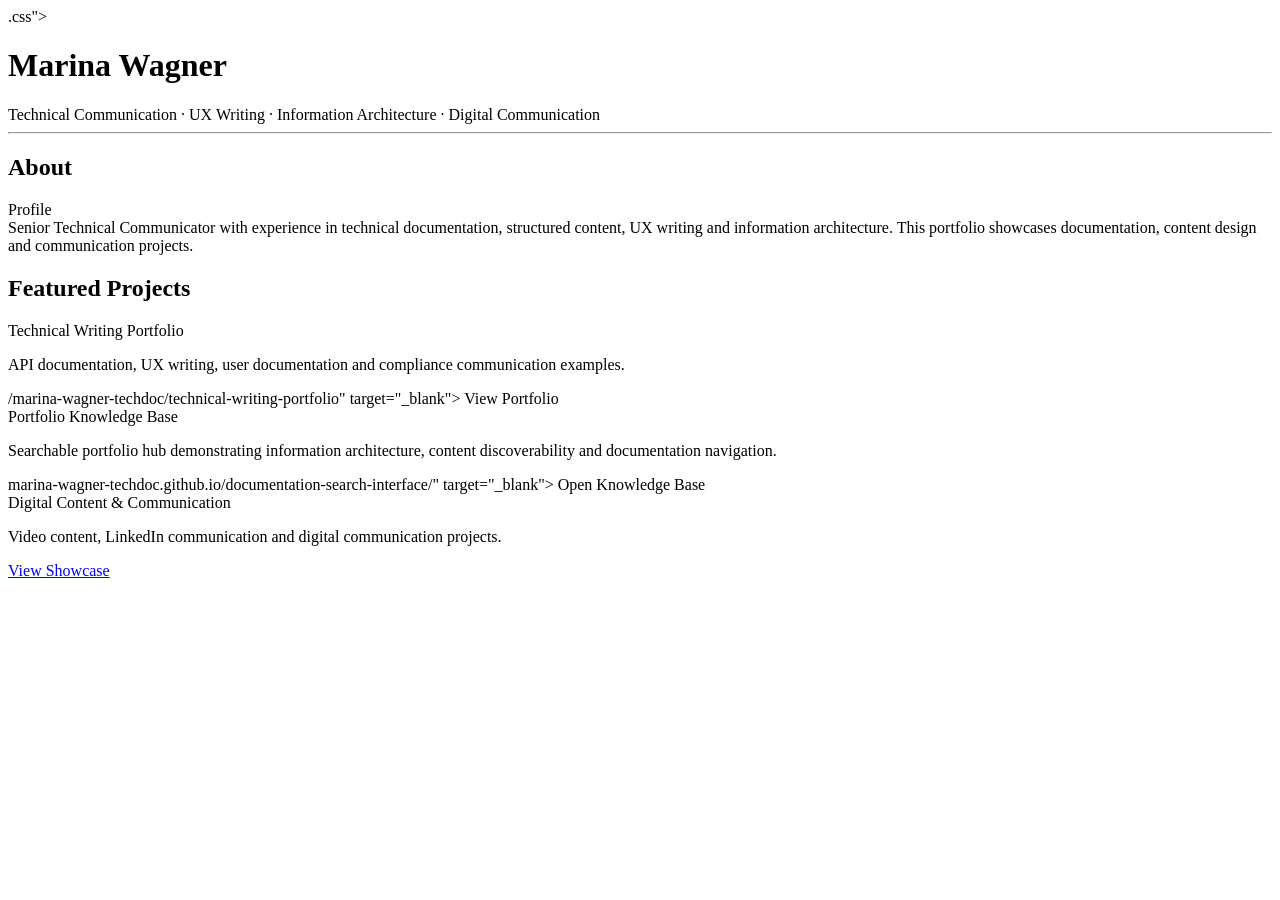
==== index.html @ bb3a78aa "Revise portfolio content and structure Updated the title, headings, and content descriptions to refl" ====
<!DOCTYPE html>
<html lang="en">

<head>
    <meta charset="UTF-8">
    <meta name="viewport" content="width=device-width, initial-scale=1.0">
    <title>Marina Wagner | Portfolio Hub</title>
    .css">
</head>

<body>

<header>

    <h1>Marina Wagner</h1>

    <div class="tagline">
        Technical Communication · UX Writing · Information Architecture · Digital Communication
    </div>

</header>

<hr>

<section>

    <h2>About</h2>

    <div class="split-card">

        <div class="split-left">
            Profile
        </div>

        <div class="split-right">
            Senior Technical Communicator with experience in technical documentation,
            structured content, UX writing and information architecture.
            This portfolio showcases documentation, content design and communication projects.
        </div>

    </div>

</section>

<section>

    <h2>Featured Projects</h2>

    <div class="split-card">

        <div class="split-left">
            Technical Writing Portfolio
        </div>

        <div class="split-right">

            <p>
                API documentation, UX writing, user documentation
                and compliance communication examples.
            </p>

            /marina-wagner-techdoc/technical-writing-portfolio"
               target="_blank">
                View Portfolio
            </a>

        </div>

    </div>

    <div class="split-card">

        <div class="split-left">
            Portfolio Knowledge Base
        </div>

        <div class="split-right">

            <p>
                Searchable portfolio hub demonstrating information architecture,
                content discoverability and documentation navigation.
            </p>

            marina-wagner-techdoc.github.io/documentation-search-interface/"
               target="_blank">
                Open Knowledge Base
            </a>

        </div>

    </div>

    <div class="split-card">

        <div class="split-left">
            Digital Content & Communication
        </div>

        <div class="split-right">

            <p>
                Video content, LinkedIn communication and digital communication projects.
            </p>

            <a href="https://github.com/marina-wagner-techdoc/marina-wagner-techdoc.github.io"
               target="_blank">
                View Showcase
            </a>

        </div>

    </div>

</section>
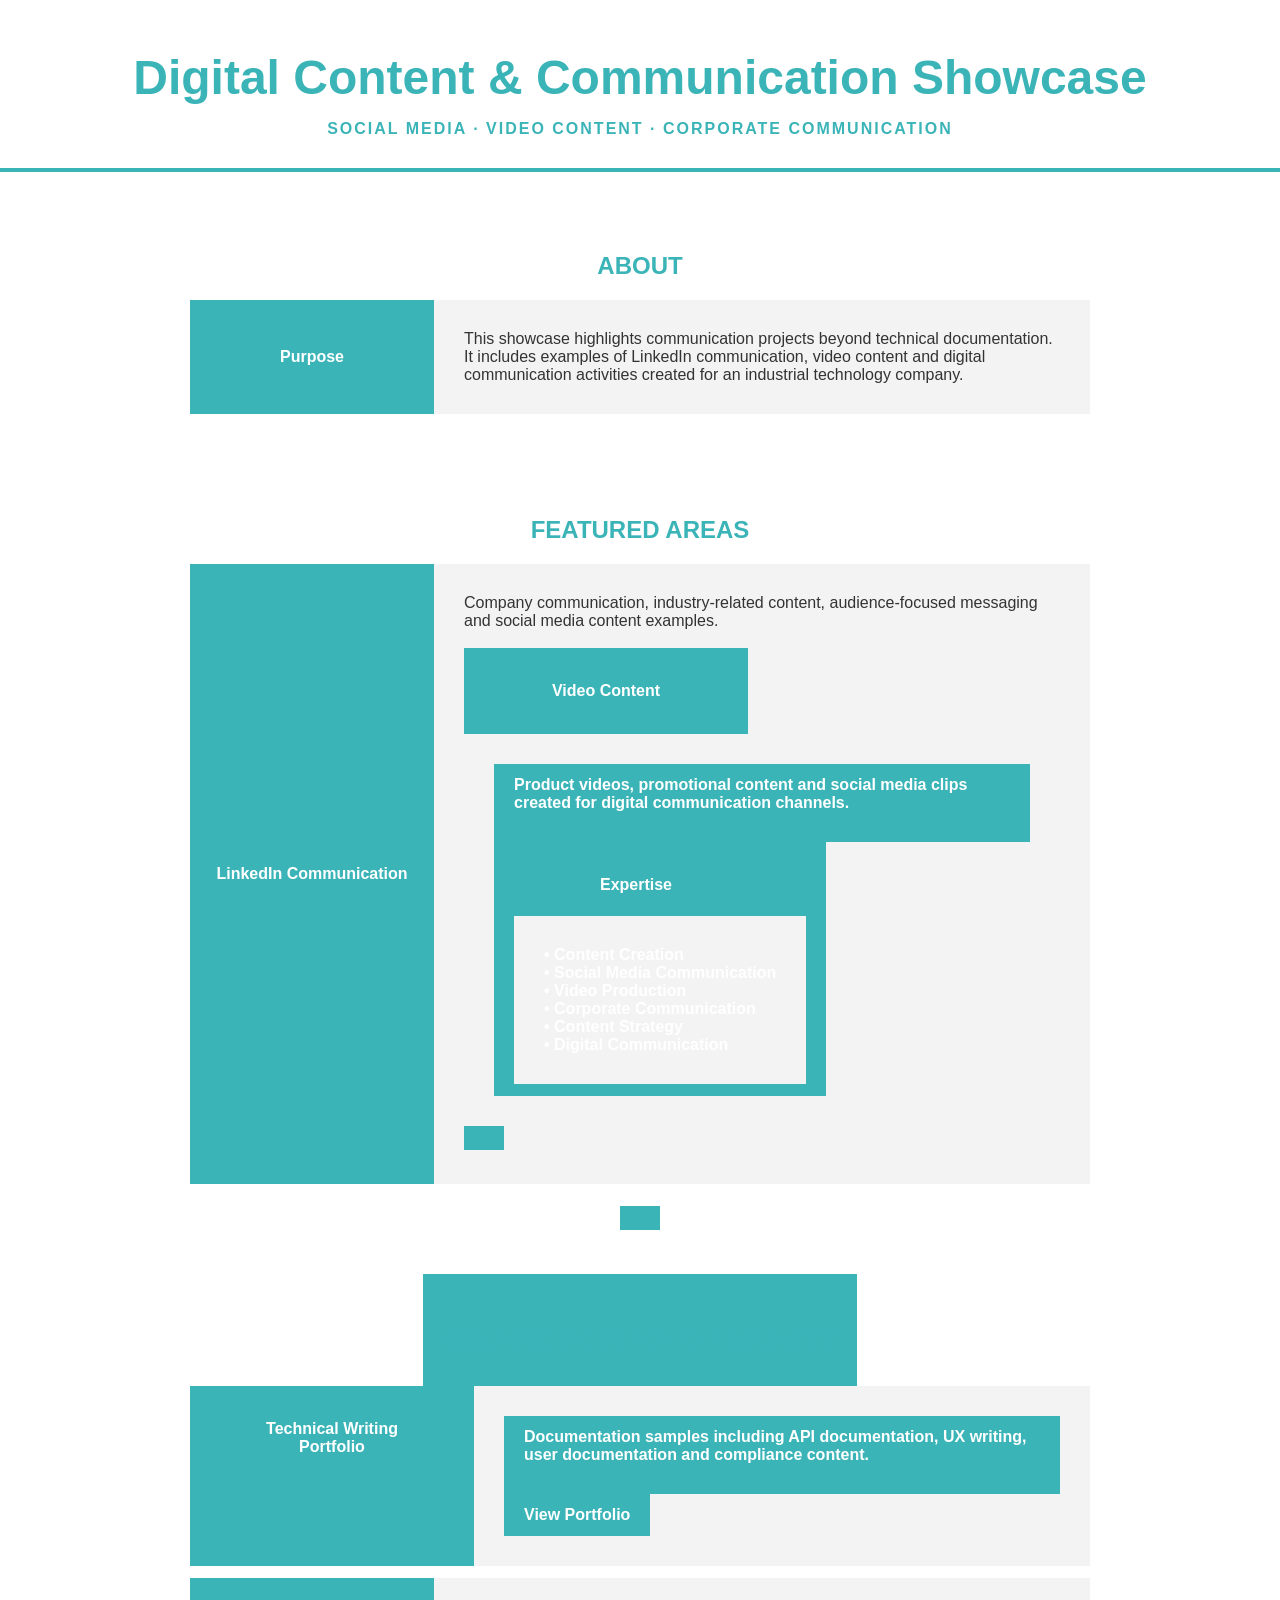
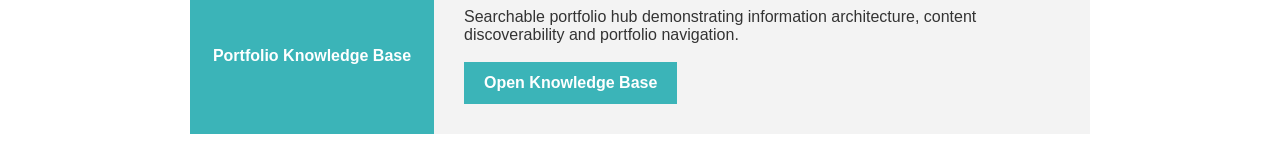
==== commit 49df0f28: "Revise portfolio to emphasize digital communication Updated the title and headings to reflect a focu" ====
--- a/index.html
+++ b/index.html
@@ -5,18 +5,18 @@
 <head>
     <meta charset="UTF-8">
     <meta name="viewport" content="width=device-width, initial-scale=1.0">
-    <title>Marina Wagner | Portfolio Hub</title>
-    .css">
+    <title>Digital Content & Communication Showcase</title>
+    <link rel="stylesheet" href="styles.css">
 </head>
 
 <body>
 
 <header>
 
-    <h1>Marina Wagner</h1>
+    <h1>Digital Content & Communication Showcase</h1>
 
     <div class="tagline">
-        Technical Communication · UX Writing · Information Architecture · Digital Communication
+        Social Media · Video Content · Corporate Communication
     </div>
 
 </header>
@@ -30,13 +30,15 @@
     <div class="split-card">
 
         <div class="split-left">
-            Profile
+            Purpose
         </div>
 
         <div class="split-right">
-            Senior Technical Communicator with experience in technical documentation,
-            structured content, UX writing and information architecture.
-            This portfolio showcases documentation, content design and communication projects.
+
+            This showcase highlights communication projects beyond technical documentation.
+
+            It includes examples of LinkedIn communication, video content and digital communication activities created for an industrial technology company.
+
         </div>
 
     </div>
@@ -45,7 +47,82 @@
 
 <section>
 
-    <h2>Featured Projects</h2>
+    <h2>Featured Areas</h2>
+
+    <div class="split-card">
+
+        <div class="split-left">
+            LinkedIn Communication
+        </div>
+
+        <div class="split-right">
+
+            Company communication, industry-related content,
+            audience-focused messaging and social media content examples.
+
+            <br><br>
+
+<a href="https://github.com/marina-wagner-techdoc/gner-techdoc.github.io/tree/main/linkedin-showcase
+    View Showcase
+</a>
+
+
+        </div>
+
+    </div>
+
+    <div class="split-card">
+
+        <div class="split-left">
+            Video Content
+        </div>
+
+        <div class="split-right">
+
+            Product videos, promotional content and social media clips
+            created for digital communication channels.
+
+            <br><br>
+
+<a href="https://github.com/marina-wagner-techdoc/marina-wagner-techdoc.githubmain/video-showcase
+    View Showcase
+</a>
+
+
+        </div>
+
+    </div>
+
+</section>
+
+<section>
+
+    <h2>Skills Demonstrated</h2>
+
+    <div class="split-card">
+
+        <div class="split-left">
+            Expertise
+        </div>
+
+        <div class="split-right">
+
+            • Content Creation<br>
+            • Social Media Communication<br>
+            • Video Production<br>
+            • Corporate Communication<br>
+            • Content Strategy<br>
+            • Digital Communication
+
+        </div>
+
+    </div>
+
+</section>
+
+<section>
+
+    <h2>Related Portfolio Projects</h2>
 
     <div class="split-card">
 
@@ -55,15 +132,17 @@
 
         <div class="split-right">
 
-            <p>
-                API documentation, UX writing, user documentation
-                and compliance communication examples.
-            </p>
+            Documentation samples including API documentation,
+            UX writing, user documentation and compliance content.
 
-            /marina-wagner-techdoc/technical-writing-portfolio"
-               target="_blank">
-                View Portfolio
-            </a>
+            <br><br>
+
+
+<a href="https://github.com/marina-wagner-techdoc/technical-writing-portfolio"
+   target="_blank">
+    View Portfolio
+</a>
+
 
         </div>
 
@@ -77,39 +156,23 @@
 
         <div class="split-right">
 
-            <p>
-                Searchable portfolio hub demonstrating information architecture,
-                content discoverability and documentation navigation.
-            </p>
+            Searchable portfolio hub demonstrating information architecture,
+            content discoverability and portfolio navigation.
 
-            marina-wagner-techdoc.github.io/documentation-search-interface/"
-               target="_blank">
-                Open Knowledge Base
-            </a>
+            <br><br>
 
-        </div>
+<a href="https://marina-wagner-techdoc.github.io/documentation-search-interface/"
+   target="_blank">
+    Open Knowledge Base
+</a>
 
-    </div>
-
-    <div class="split-card">
-
-        <div class="split-left">
-            Digital Content & Communication
-        </div>
-
-        <div class="split-right">
-
-            <p>
-                Video content, LinkedIn communication and digital communication projects.
-            </p>
-
-            <a href="https://github.com/marina-wagner-techdoc/marina-wagner-techdoc.github.io"
-               target="_blank">
-                View Showcase
-            </a>
 
         </div>
 
     </div>
 
 </section>
+
+</body>
+
+</html>
--- a/styles.css
+++ b/styles.css
@@ -0,0 +1,132 @@
+:root {
+    --accent: #3BB4B8;
+    --light-grey: #F3F3F3;
+    --text: #333333;
+}
+
+body {
+    font-family: Arial, sans-serif;
+    margin: 0;
+    text-align: center;
+    color: var(--text);
+    background-color: white;
+}
+
+header {
+    padding: 50px 20px 30px;
+}
+
+h1 {
+    color: var(--accent);
+    font-size: 3rem;
+    margin: 0;
+}
+
+.tagline {
+    color: var(--accent);
+    font-size: 1rem;
+    font-weight: bold;
+    text-transform: uppercase;
+    letter-spacing: 2px;
+    margin-top: 15px;
+}
+
+hr {
+    border: none;
+    height: 4px;
+    background-color: var(--accent);
+    width: 100%;
+    margin: 0;
+}
+
+
+h2 {
+    color: var(--accent);
+    margin-top: 40px;
+    margin-bottom: 20px;
+    text-transform: uppercase;
+}
+
+h3 {
+    color: var(--accent);
+    margin-top: 0;
+}
+
+p {
+    max-width: 800px;
+    margin: 20px auto;
+    line-height: 1.6;
+}
+
+
+hr {
+    border: none;
+    height: 4px;
+    background-color: var(--accent);
+    width: 100%;
+    margin: 0;
+}
+
+section {
+    margin-top: 30px;
+    padding: 10px 0;
+}
+
+a {
+    display: inline-block;
+    border: 2px solid var(--accent);
+    color: white;
+    background-color: var(--accent);
+    padding: 10px 18px;
+    text-decoration: none;
+    font-weight: bold;
+}
+
+
+a:hover {
+    opacity: 0.9;
+}
+
+.split-card {
+    display: flex;
+    max-width: 900px;
+    margin: 0 auto 12px auto;
+}
+
+.split-left {
+    background-color: var(--accent);
+    color: white;
+    width: 200px;
+    padding: 22px;
+    font-weight: bold;
+
+    display: flex;
+    align-items: center;
+    justify-content: center;
+    text-align: center;
+}
+
+.split-right {
+    background-color: var(--light-grey);
+    padding: 30px;
+    text-align: left;
+    flex: 1;
+    box-sizing: border-box;
+}
+
+@media (max-width: 768px) {
+
+    h1 {
+        font-size: 3rem;
+    }
+
+    .split-card {
+        flex-direction: column;
+    }
+
+    .split-left {
+        width: auto;
+    }
+
+}
+
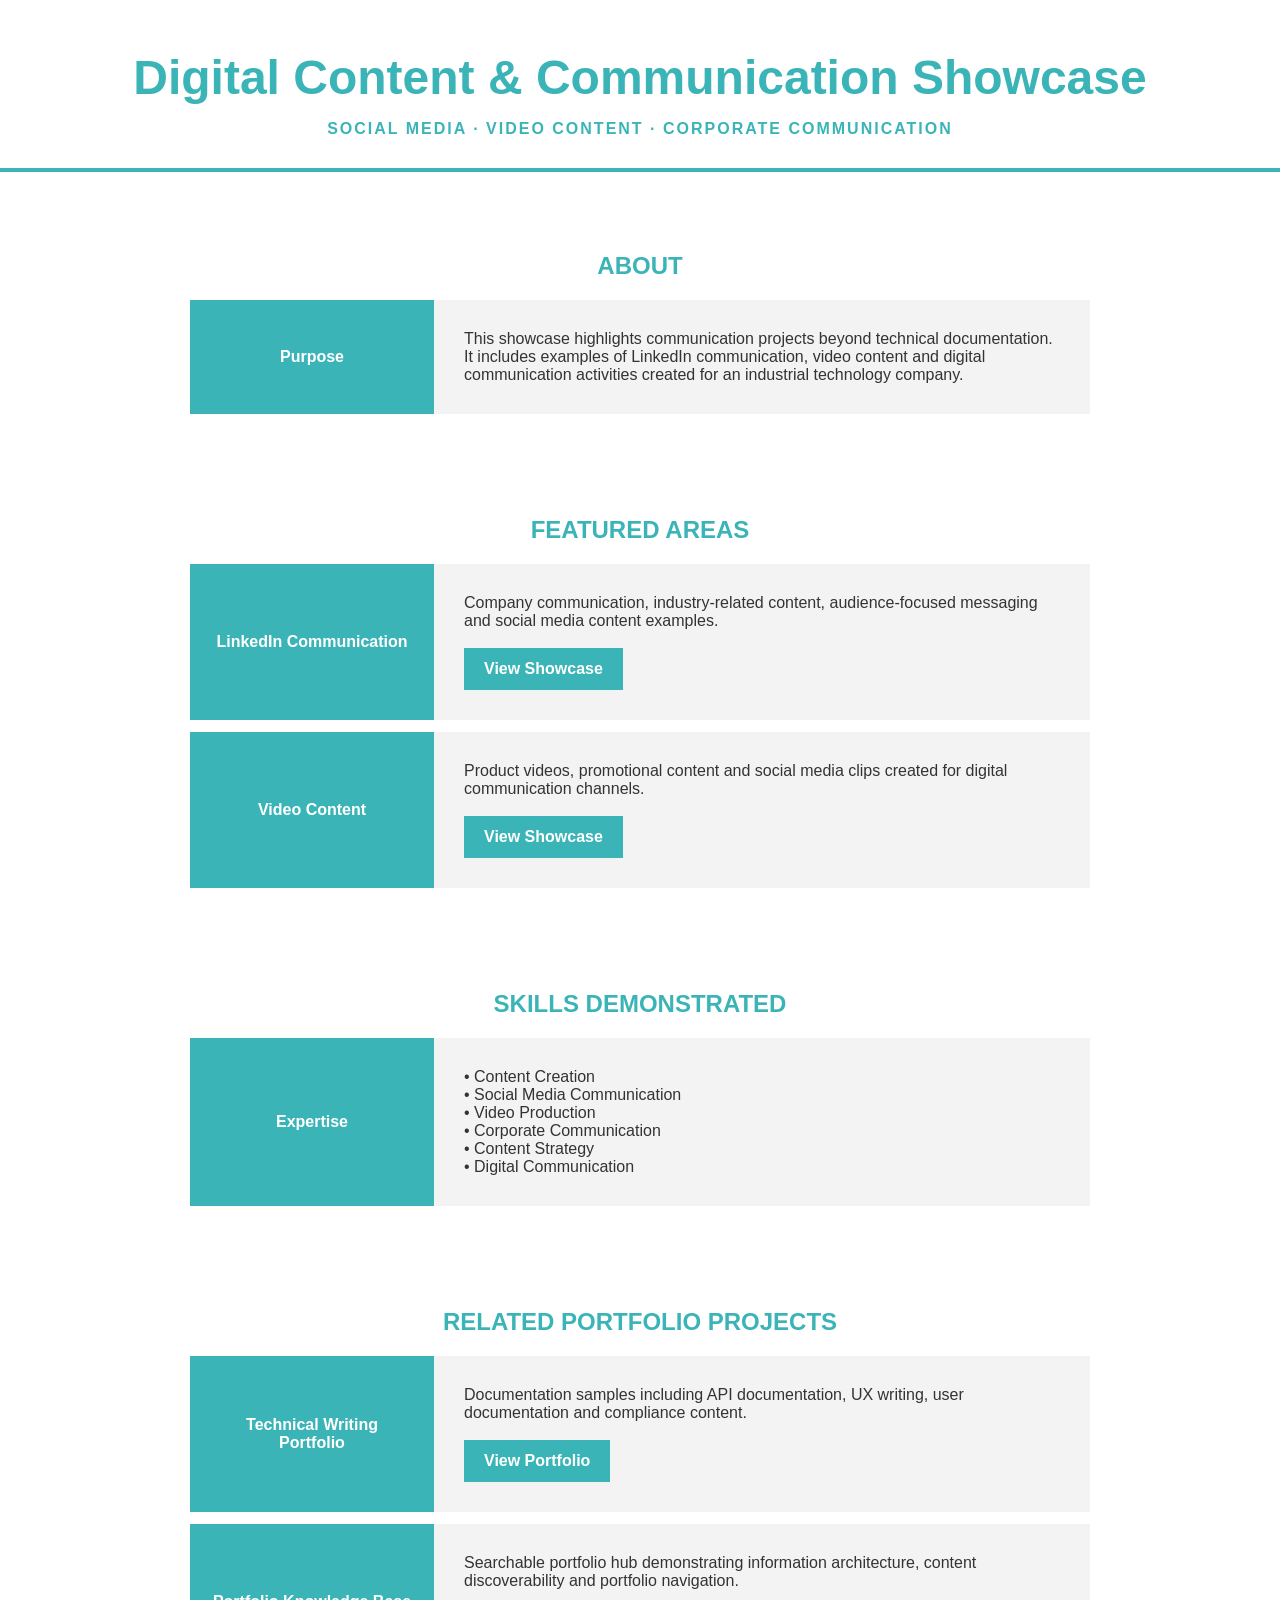
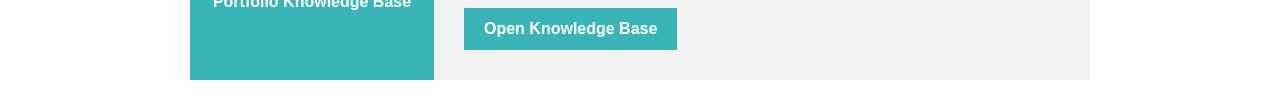
==== commit 9cadb173: "Fix links to showcase repositories in index.html" ====
--- a/index.html
+++ b/index.html
@@ -62,7 +62,8 @@
 
             <br><br>
 
-<a href="https://github.com/marina-wagner-techdoc/gner-techdoc.github.io/tree/main/linkedin-showcase
+<a href="https://github.com/marina-wagner-techdoc/gner-techdoc.github.io/linkedin-showcase"
+   target="_blank">
     View Showcase
 </a>
 
@@ -84,7 +85,8 @@
 
             <br><br>
 
-<a href="https://github.com/marina-wagner-techdoc/marina-wagner-techdoc.githubmain/video-showcase
+<a href="https://github.com/marina-wagner-techdoc/marina-wagner-techdoc.github.io/video-showcase"
+   target="_blank">
     View Showcase
 </a>
 
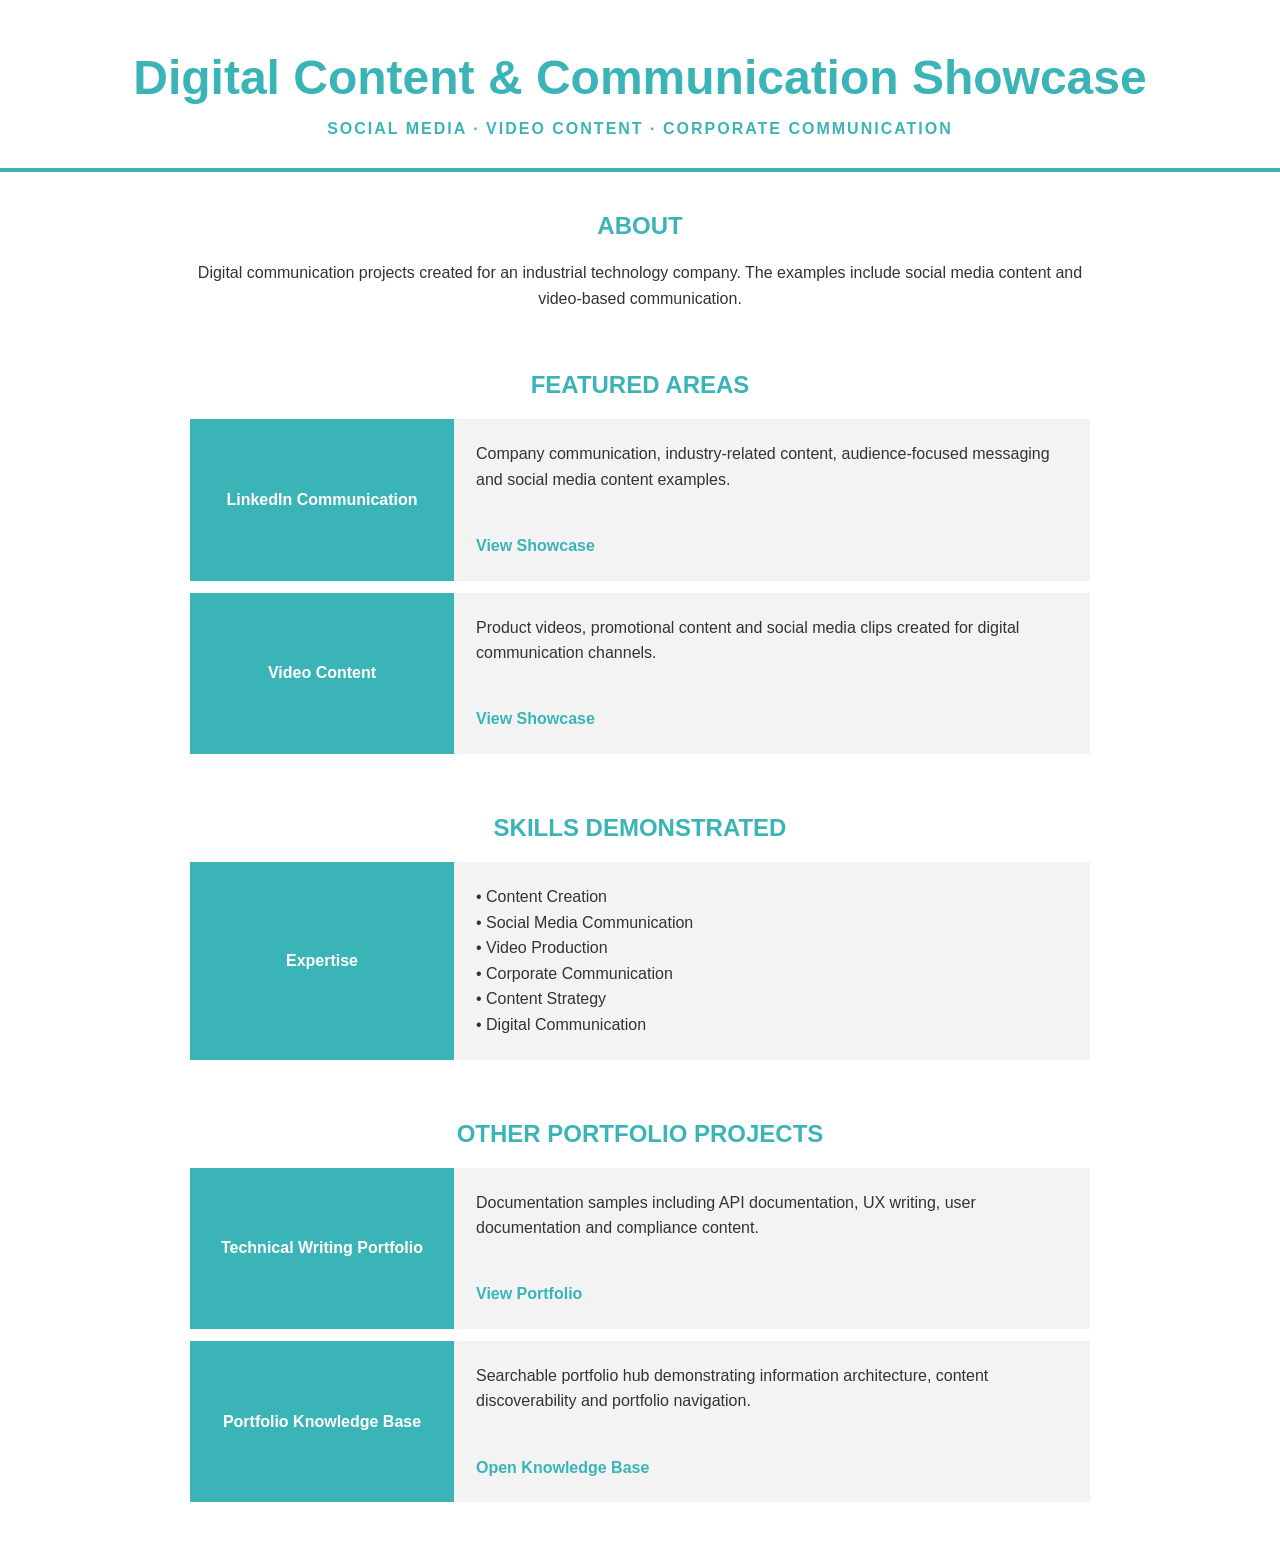
==== commit aeaa1c17: "Update intro paragraph in index.html Removed mention of LinkedIn from the intro paragraph." ====
--- a/index.html
+++ b/index.html
@@ -23,27 +23,21 @@
 
 <hr>
 
+
 <section>
 
     <h2>About</h2>
 
-    <div class="split-card">
+    <p class="intro">
 
-        <div class="split-left">
-            Purpose
-        </div>
+        Digital communication projects created for an industrial technology company.
 
-        <div class="split-right">
+        The examples include social media content and video-based communication.
 
-            This showcase highlights communication projects beyond technical documentation.
-
-            It includes examples of LinkedIn communication, video content and digital communication activities created for an industrial technology company.
-
-        </div>
-
-    </div>
+    </p>
 
 </section>
+
 
 <section>
 
@@ -124,7 +118,7 @@
 
 <section>
 
-    <h2>Related Portfolio Projects</h2>
+    <h2>Other Portfolio Projects</h2>
 
     <div class="split-card">
 
--- a/styles.css
+++ b/styles.css
@@ -1,3 +1,4 @@
+
 :root {
     --accent: #3BB4B8;
     --light-grey: #F3F3F3;
@@ -7,9 +8,9 @@
 body {
     font-family: Arial, sans-serif;
     margin: 0;
-    text-align: center;
     color: var(--text);
     background-color: white;
+    text-align: center;
 }
 
 header {
@@ -20,6 +21,18 @@
     color: var(--accent);
     font-size: 3rem;
     margin: 0;
+}
+
+h2 {
+    color: var(--accent);
+    margin-top: 40px;
+    margin-bottom: 20px;
+    text-transform: uppercase;
+}
+
+h3 {
+    color: var(--accent);
+    margin-top: 0;
 }
 
 .tagline {
@@ -39,64 +52,26 @@
     margin: 0;
 }
 
-
-h2 {
-    color: var(--accent);
-    margin-top: 40px;
-    margin-bottom: 20px;
-    text-transform: uppercase;
+section {
+    margin-bottom: 60px;
 }
 
-h3 {
-    color: var(--accent);
-    margin-top: 0;
-}
-
-p {
-    max-width: 800px;
-    margin: 20px auto;
+.intro {
+    max-width: 900px;
+    margin: 0 auto 30px;
     line-height: 1.6;
-}
-
-
-hr {
-    border: none;
-    height: 4px;
-    background-color: var(--accent);
-    width: 100%;
-    margin: 0;
-}
-
-section {
-    margin-top: 30px;
-    padding: 10px 0;
-}
-
-a {
-    display: inline-block;
-    border: 2px solid var(--accent);
-    color: white;
-    background-color: var(--accent);
-    padding: 10px 18px;
-    text-decoration: none;
-    font-weight: bold;
-}
-
-
-a:hover {
-    opacity: 0.9;
 }
 
 .split-card {
     display: flex;
     max-width: 900px;
-    margin: 0 auto 12px auto;
+    margin: 12px auto;
 }
 
 .split-left {
     background-color: var(--accent);
     color: white;
-    width: 200px;
+    width: 220px;
     padding: 22px;
     font-weight: bold;
 
@@ -108,25 +83,97 @@
 
 .split-right {
     background-color: var(--light-grey);
-    padding: 30px;
+    flex: 1;
+    padding: 22px;
     text-align: left;
-    flex: 1;
-    box-sizing: border-box;
+    line-height: 1.6;
 }
 
-@media (max-width: 768px) {
+.split-right p {
+    margin-top: 0;
+}
 
-    h1 {
-        font-size: 3rem;
-    }
+.split-right a {
+    display: inline-block;
+    margin-top: 15px;
+    text-decoration: none;
+    color: var(--accent);
+    font-weight: bold;
+}
 
-    .split-card {
+.split-right a:hover {
+    text-decoration: underline;
+}
+
+.search-box {
+    max-width: 900px;
+    margin: 50px auto;
+}
+
+input {
+    width: 100%;
+    padding: 15px;
+    border: 2px solid var(--accent);
+    box-sizing: border-box;
+    font-size: 1rem;
+    outline: none;
+}
+
+input:focus {
+    border-color: var(--accent);
+}
+
+.result-card {
+    display: flex;
+    max-width: 900px;
+    margin: 12px auto;
+    text-decoration: none;
+    color: inherit;
+}
+
+.result-card:hover {
+    opacity: 0.95;
+}
+
+.card-title {
+    background-color: var(--accent);
+    color: white;
+    width: 220px;
+    padding: 22px;
+    font-weight: bold;
+
+    display: flex;
+    align-items: center;
+    justify-content: center;
+    text-align: center;
+}
+
+.card-content {
+    background-color: var(--light-grey);
+    flex: 1;
+    padding: 22px;
+    text-align: left;
+}
+
+#search-results {
+    max-width: 900px;
+    margin: 30px auto;
+}
+
+#results-heading {
+    display: none;
+}
+
+@media (max-width: 700px) {
+
+    .split-card,
+    .result-card {
         flex-direction: column;
     }
 
-    .split-left {
+    .split-left,
+    .card-title {
         width: auto;
     }
 
 }
-
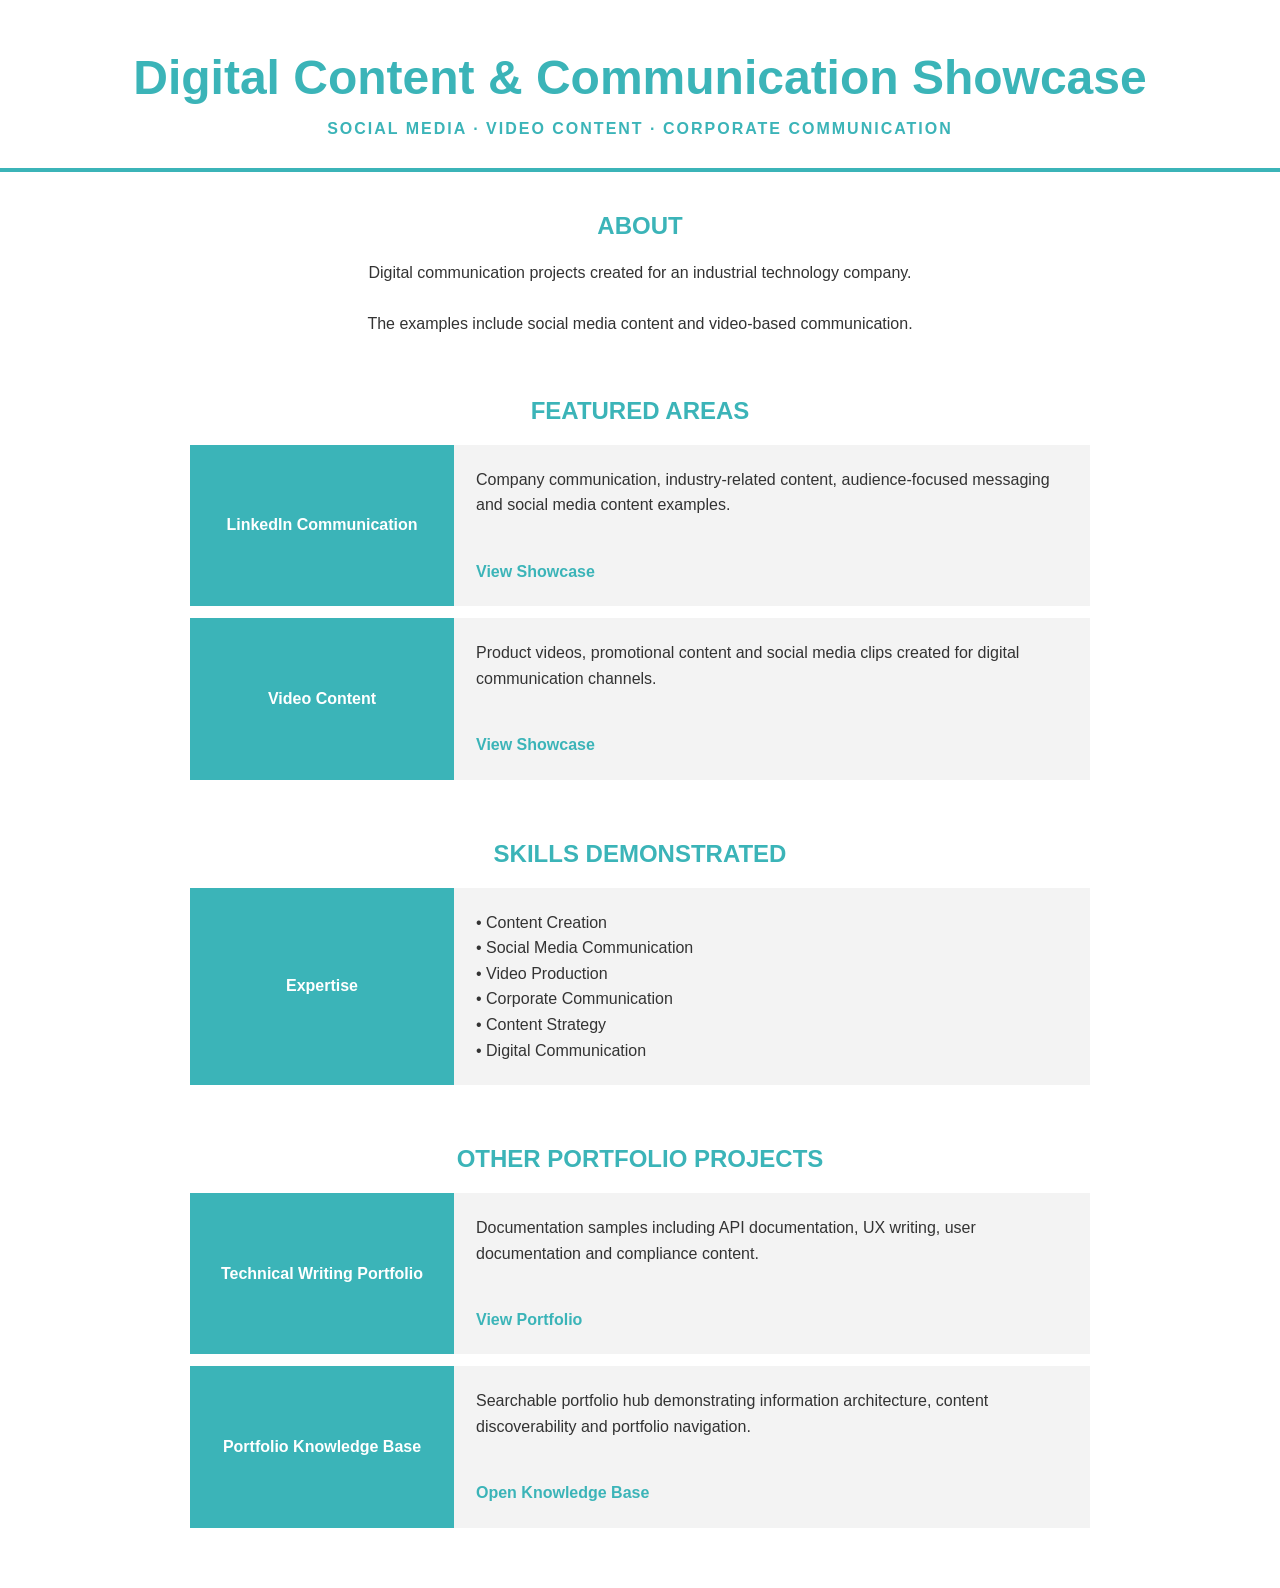
==== commit ab0ecef0: "Enhance paragraph formatting in index.html Added line breaks for improved paragraph spacing." ====
--- a/index.html
+++ b/index.html
@@ -31,7 +31,7 @@
     <p class="intro">
 
         Digital communication projects created for an industrial technology company.
-
+    <br><br>
         The examples include social media content and video-based communication.
 
     </p>
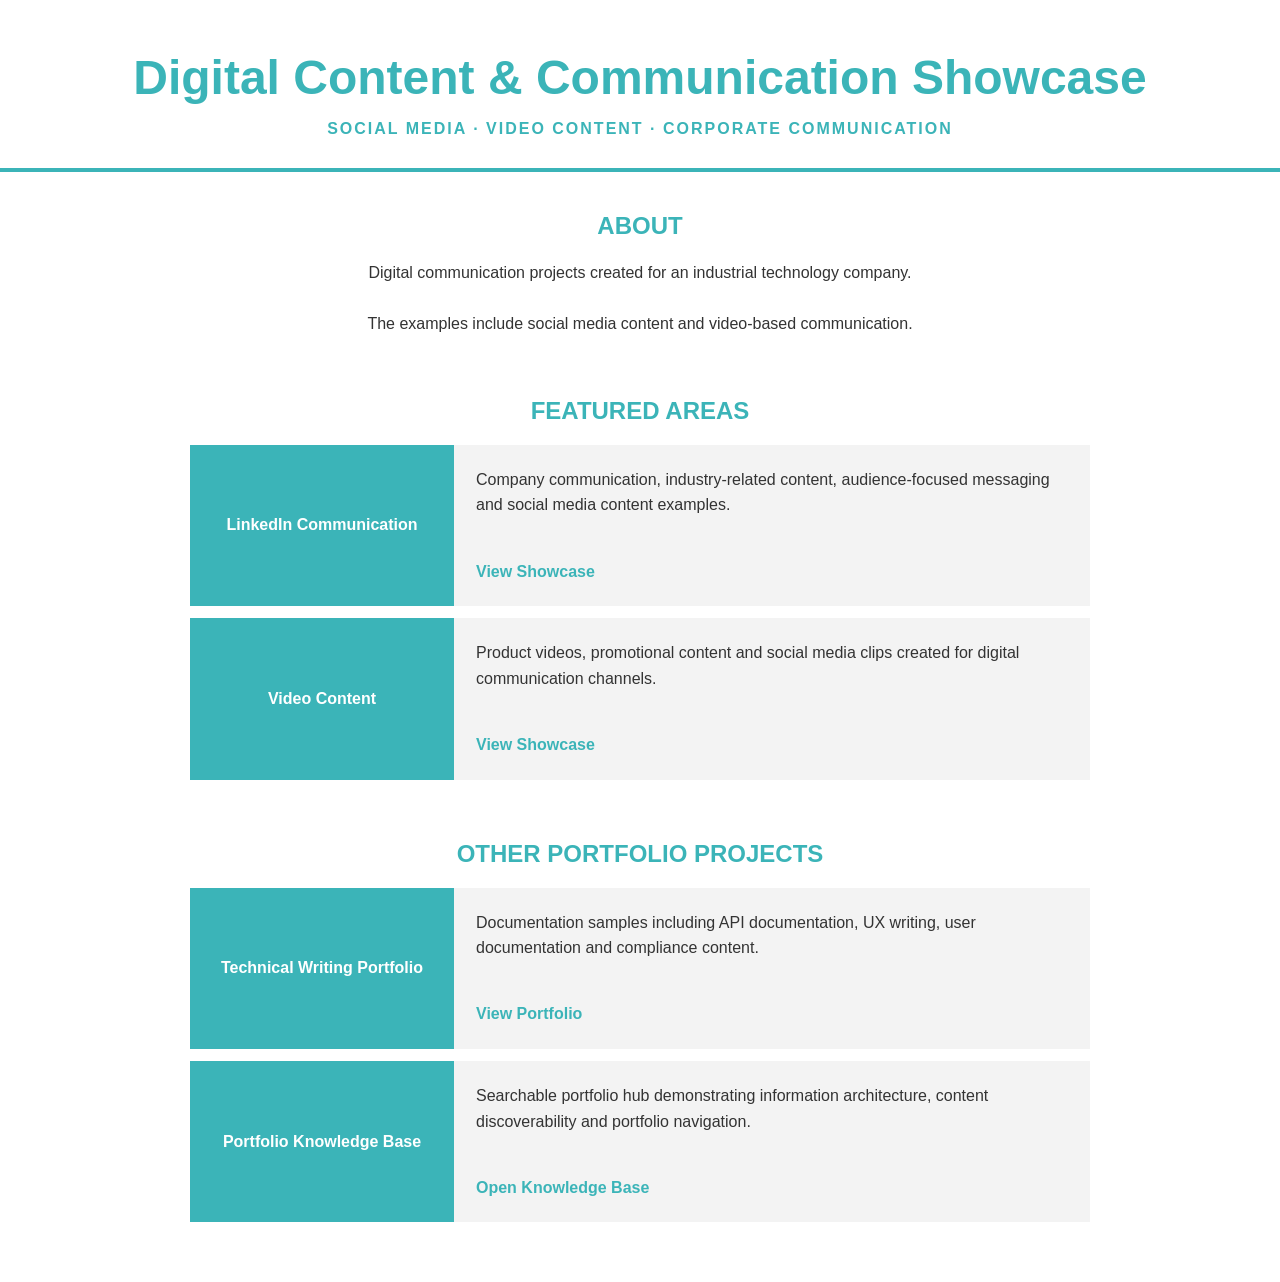
==== commit 9368dbf0: "Update index.html" ====
--- a/index.html
+++ b/index.html
@@ -56,7 +56,7 @@
 
             <br><br>
 
-<a href="https://github.com/marina-wagner-techdoc/gner-techdoc.github.io/linkedin-showcase"
+<a href="https://github.com/marina-wagner-techdoc/gner-techdoc.github.io/tree/main/linkedin-showcase"
    target="_blank">
     View Showcase
 </a>
@@ -79,36 +79,11 @@
 
             <br><br>
 
-<a href="https://github.com/marina-wagner-techdoc/marina-wagner-techdoc.github.io/video-showcase"
+<a href="https://github.com/marina-wagner-techdoc/marina-wagner-techdoc.github.io/tree/main/video-showcase"
    target="_blank">
     View Showcase
 </a>
 
-
-        </div>
-
-    </div>
-
-</section>
-
-<section>
-
-    <h2>Skills Demonstrated</h2>
-
-    <div class="split-card">
-
-        <div class="split-left">
-            Expertise
-        </div>
-
-        <div class="split-right">
-
-            • Content Creation<br>
-            • Social Media Communication<br>
-            • Video Production<br>
-            • Corporate Communication<br>
-            • Content Strategy<br>
-            • Digital Communication
 
         </div>
 
--- a/styles.css
+++ b/styles.css
@@ -164,6 +164,12 @@
     display: none;
 }
 
+.markdown-body img {
+    border-radius: 16px;
+    border: 2px solid #d9d9d9;
+    box-shadow: 0 4px 12px rgba(0,0,0,0.08);
+}
+
 @media (max-width: 700px) {
 
     .split-card,
